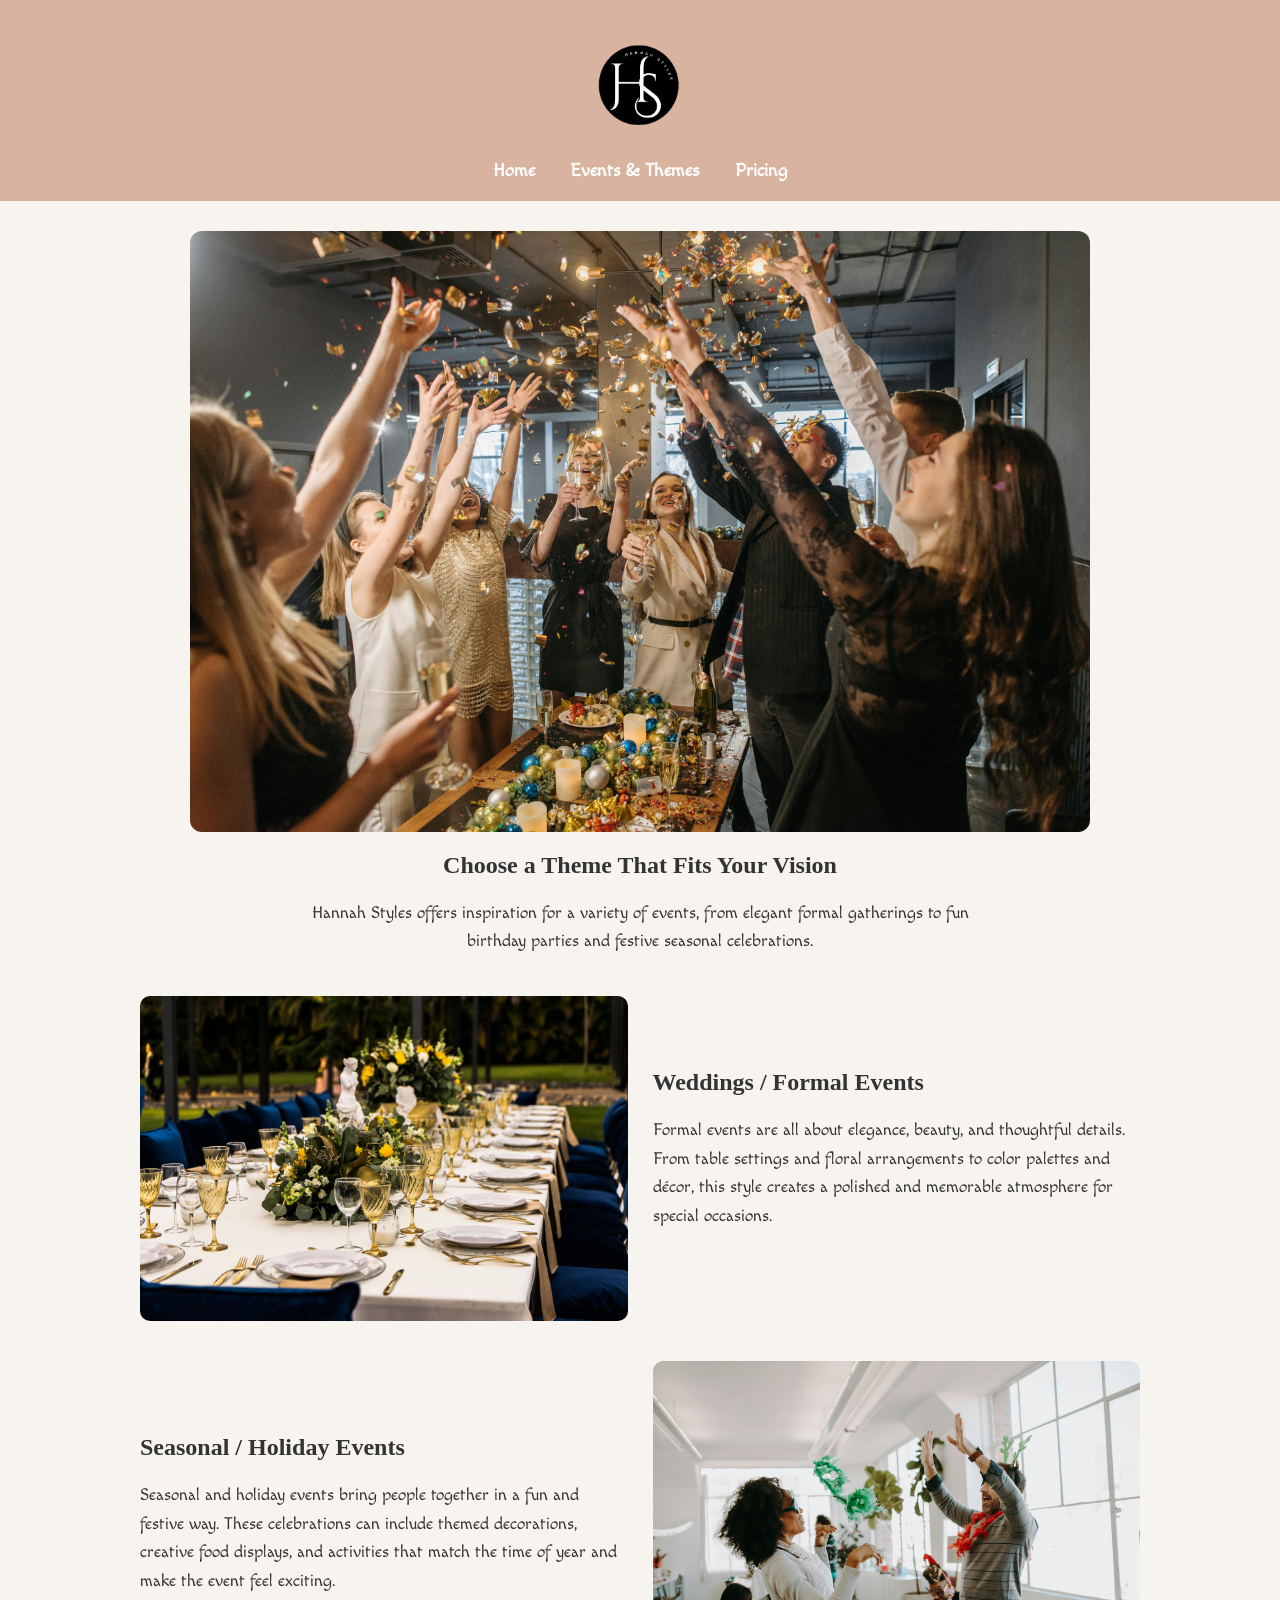
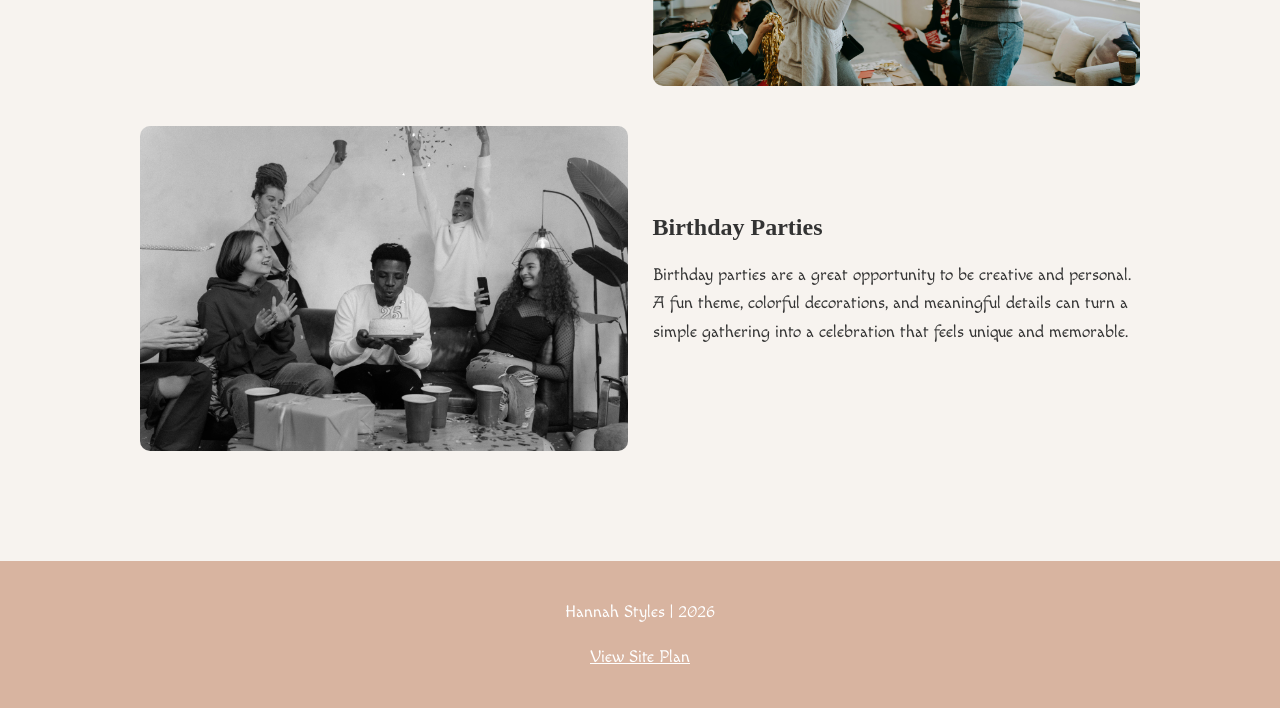
==== events-themes.html @ ce29cab9 "Initial website commit" ====
<!DOCTYPE html>
<html lang="en-us">
<head>
    <meta charset="utf-8">
    <meta name="viewport" content="width=device-width, initial-scale=1.0">
    <title>Hannah Styles | Events & Themes</title>
    <link rel="stylesheet" href="styles/style.css">
</head>
<body>
    <header>
        <img src="images/H.png" alt="Hannah Styles logo" class="logo">
        <nav>
            <a href="index.html">Home</a>
            <a href="events-themes.html">Events & Themes</a>
            <a href="pricing.html">Pricing</a>
        </nav>
    </header>

    <main>
        <section class="hero">
            <img src="images/event.jpg" alt="Elegant formal event table setup">
            <h2>Choose a Theme That Fits Your Vision</h2>
            <p>
                Hannah Styles offers inspiration for a variety of events, from elegant
                formal gatherings to fun birthday parties and festive seasonal celebrations.
            </p>
        </section>

        <section class="two-column">
            <img src="images/formal.jpg" alt="Elegant wedding or formal event table">
            <div>
                <h2>Weddings / Formal Events</h2>
                <p>
                    Formal events are all about elegance, beauty, and thoughtful details.
                    From table settings and floral arrangements to color palettes and décor,
                    this style creates a polished and memorable atmosphere for special occasions.
                </p>
            </div>
        </section>

        <section class="two-column">
            <div>
                <h2>Seasonal / Holiday Events</h2>
                <p>
                    Seasonal and holiday events bring people together in a fun and festive way.
                    These celebrations can include themed decorations, creative food displays,
                    and activities that match the time of year and make the event feel exciting.
                </p>
            </div>
            <img src="images/holiday.jpg" alt="People celebrating at a holiday themed event">
        </section>

        <section class="two-column">
            <img src="images/birthday.jpg" alt="Birthday party decorations and treats">
            <div>
                <h2>Birthday Parties</h2>
                <p>
                    Birthday parties are a great opportunity to be creative and personal.
                    A fun theme, colorful decorations, and meaningful details can turn a simple
                    gathering into a celebration that feels unique and memorable.
                </p>
            </div>
        </section>
    </main>

    <footer>
        <p>Hannah Styles | 2026</p>
        <p><a href="site-plan.html">View Site Plan</a></p>
    </footer>
</body>
</html>
---- styles/style.css ----
@import url('https://fonts.googleapis.com/css2?family=IM+Fell+French+Canon+SC&family=Macondo&display=swap');

body {
    margin: 0;
    font-family: Macondo, Arial, sans-serif;
    background-color: #f7f3ef;
    color: #333;
}

header {
    background-color: #d8b4a0;
    color: white;
    text-align: center;
    padding: 20px;
}

.logo {
    width: 130px;
    height: auto;
    display: block;
    margin: 0 auto 10px auto;
}

h1, h2, h3 {
    font-family: "IM Fell French Canon SC", serif;
    margin-top: 0;
}

nav {
    margin-top: 10px;
}

nav a {
    color: white;
    text-decoration: none;
    margin: 0 15px;
    font-weight: bold;
    font-size: 1.1rem;
}

nav a:hover {
    text-decoration: underline;
}

main {
    max-width: 1000px;
    margin: 0 auto;
    padding: 30px 20px;
}

.hero {
    text-align: center;
    margin-bottom: 40px;
}

.hero img {
    width: 100%;
    max-width: 900px;
    height: auto;
    border-radius: 12px;
    display: block;
    margin: 0 auto 20px auto;
}

.hero p {
    max-width: 700px;
    margin: 0 auto;
}

section {
    margin-bottom: 40px;
}

p {
    line-height: 1.7;
    font-size: 1.05rem;
}

ul {
    line-height: 1.8;
    padding-left: 20px;
}

.two-column {
    display: grid;
    grid-template-columns: 1fr 1fr;
    gap: 25px;
    align-items: center;
    margin-bottom: 40px;
}

.two-column img {
    width: 100%;
    height: auto;
    border-radius: 10px;
    display: block;
}

.card-container {
    display: grid;
    grid-template-columns: repeat(3, 1fr);
    gap: 20px;
    margin-bottom: 40px;
}

.card {
    background-color: white;
    border: 1px solid #ddd;
    border-radius: 12px;
    padding: 20px;
    text-align: center;
    box-shadow: 0 2px 8px rgba(0, 0, 0, 0.08);
}

.card h3 {
    margin-bottom: 10px;
}

footer {
    background-color: #d8b4a0;
    color: white;
    text-align: center;
    padding: 20px;
    margin-top: 40px;
}

footer a {
    color: white;
}

footer a:hover {
    text-decoration: underline;
}

@media screen and (max-width: 768px) {
    nav a {
        display: block;
        margin: 8px 0;
    }

    .logo {
        width: 100px;
    }

    .two-column,
    .card-container {
        grid-template-columns: 1fr;
    }
}
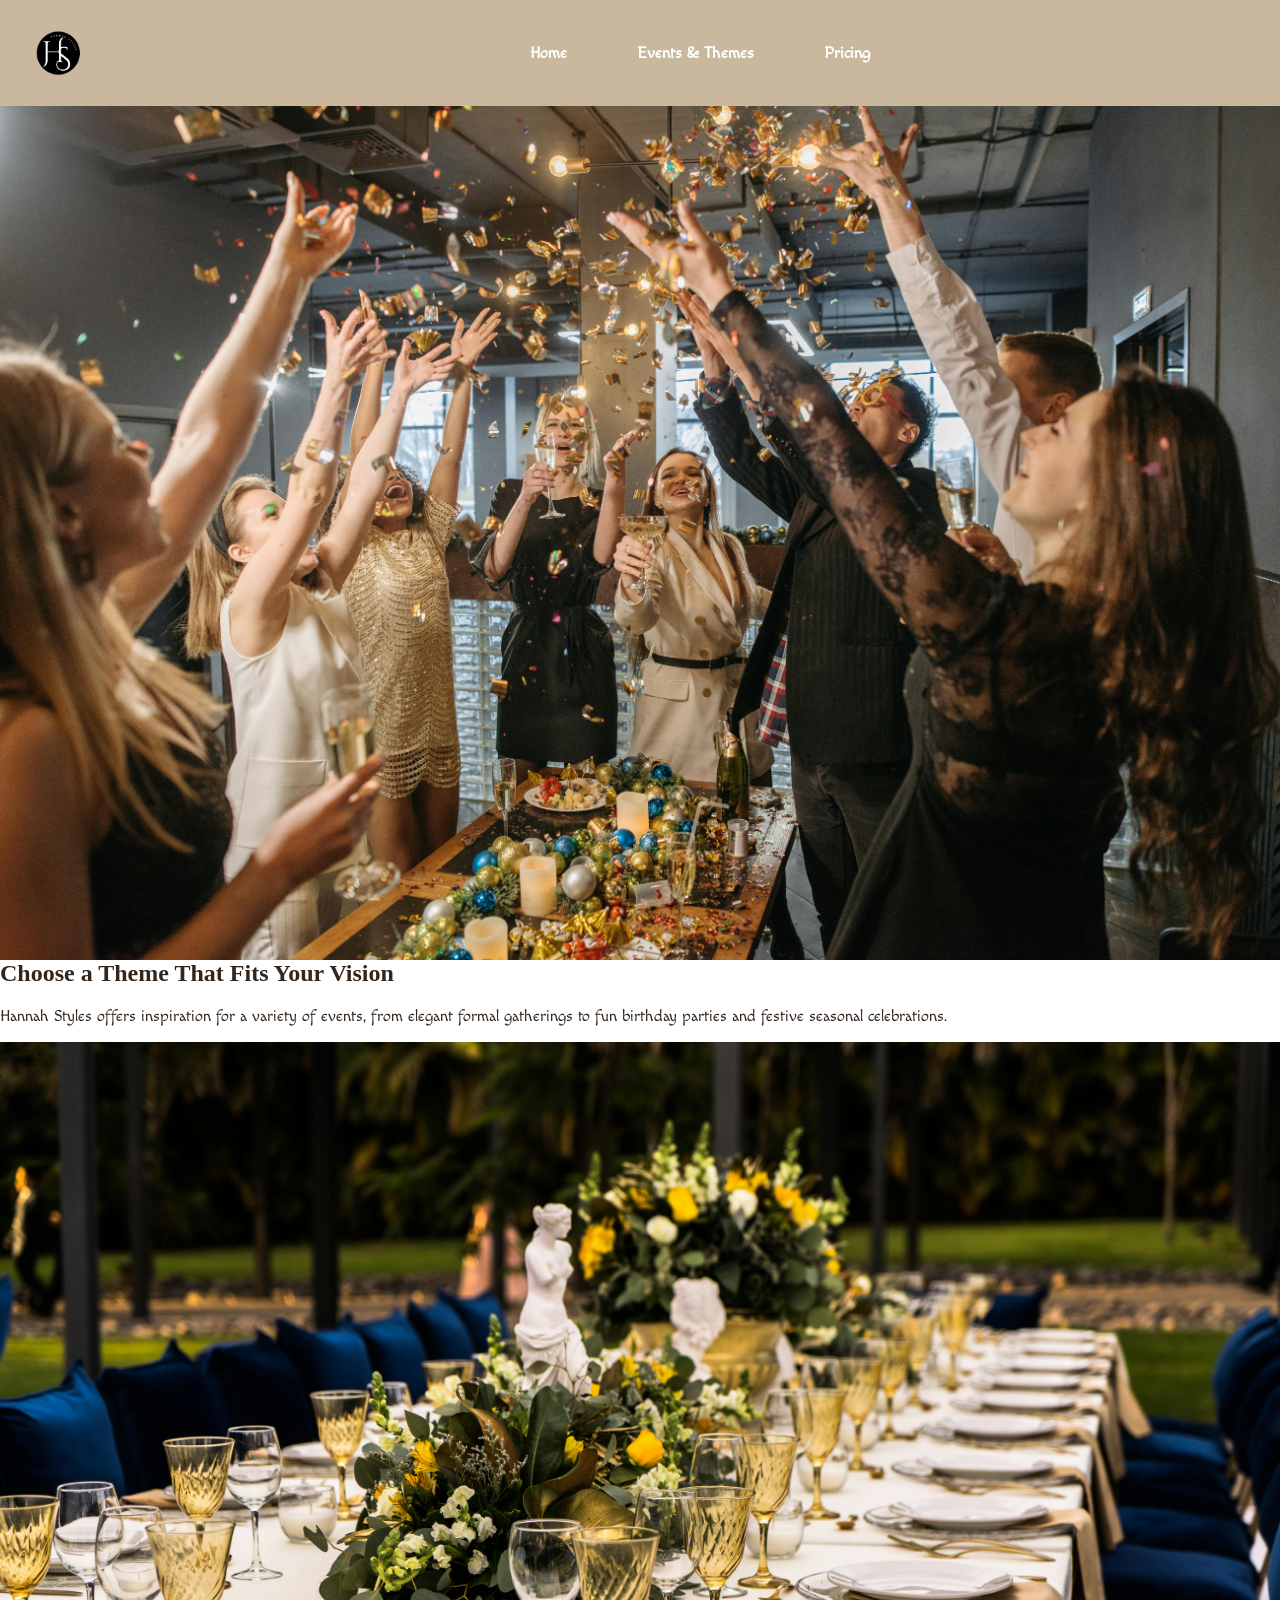
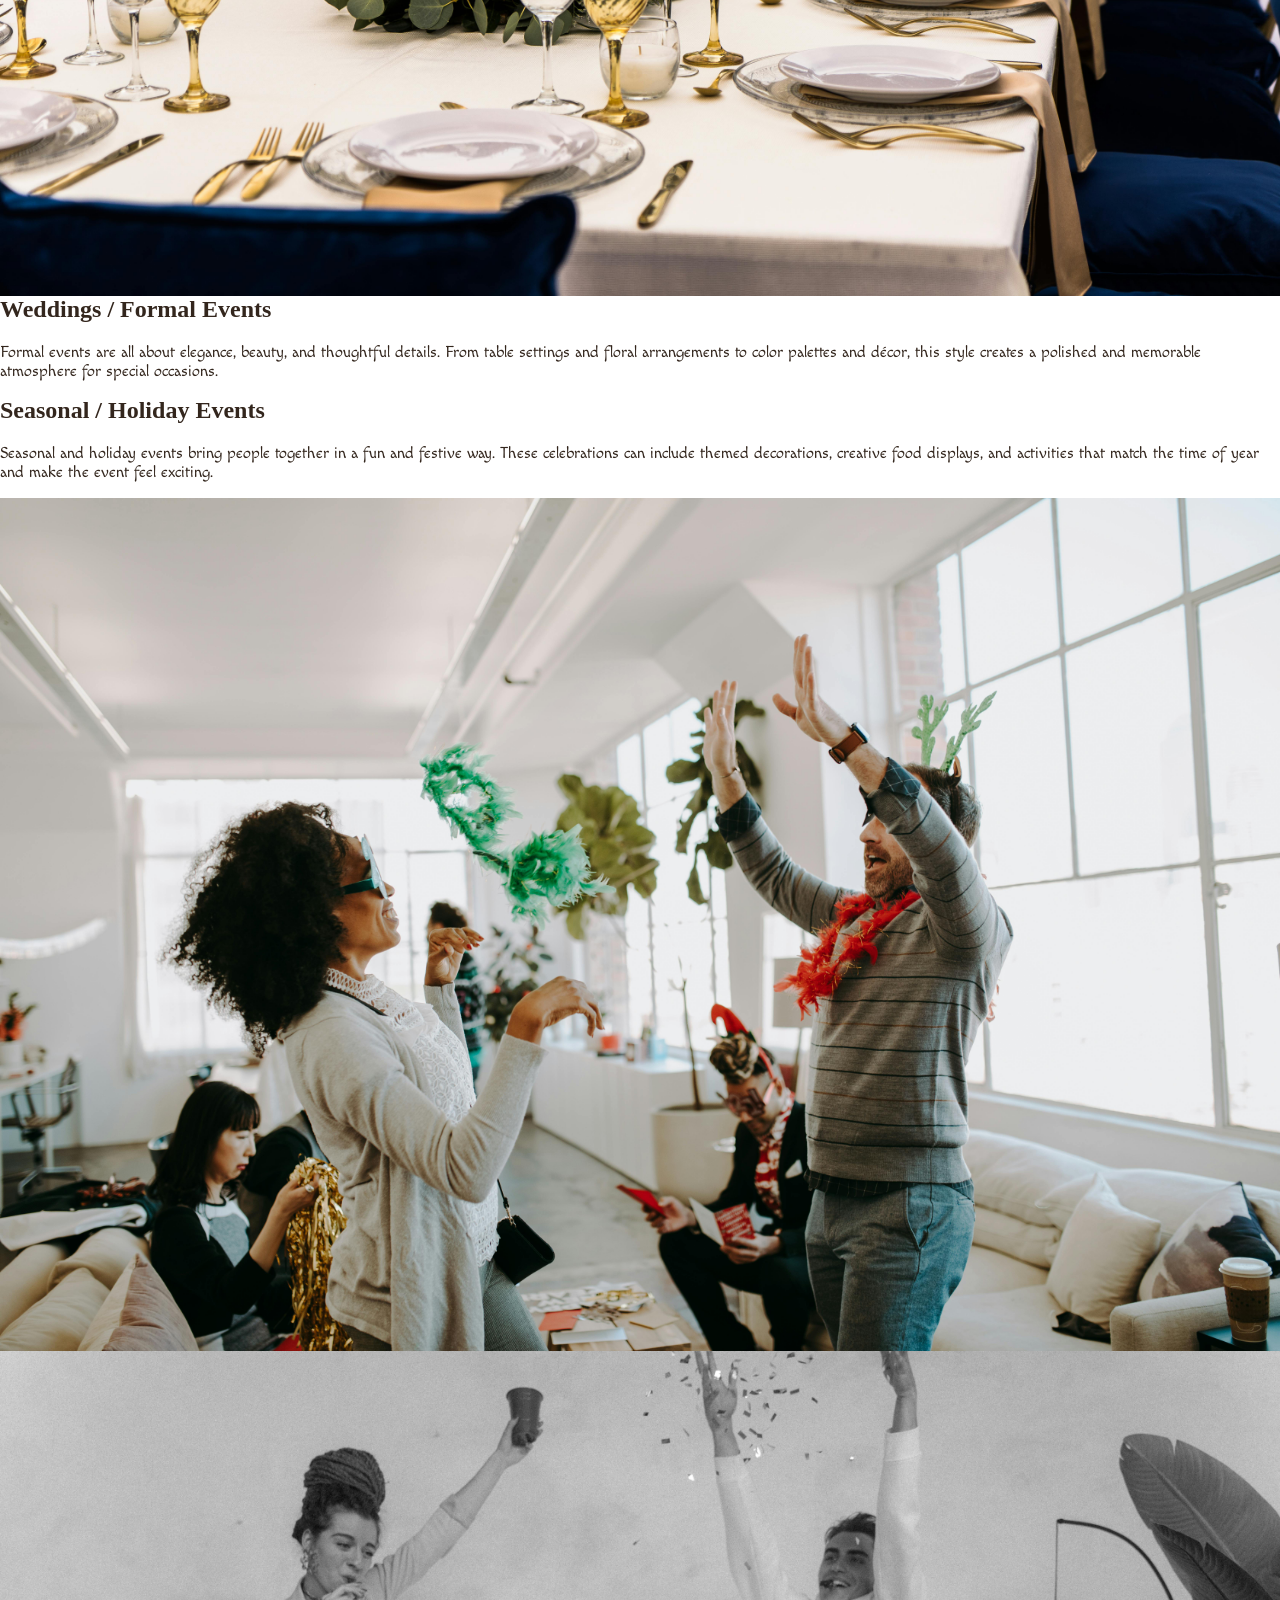
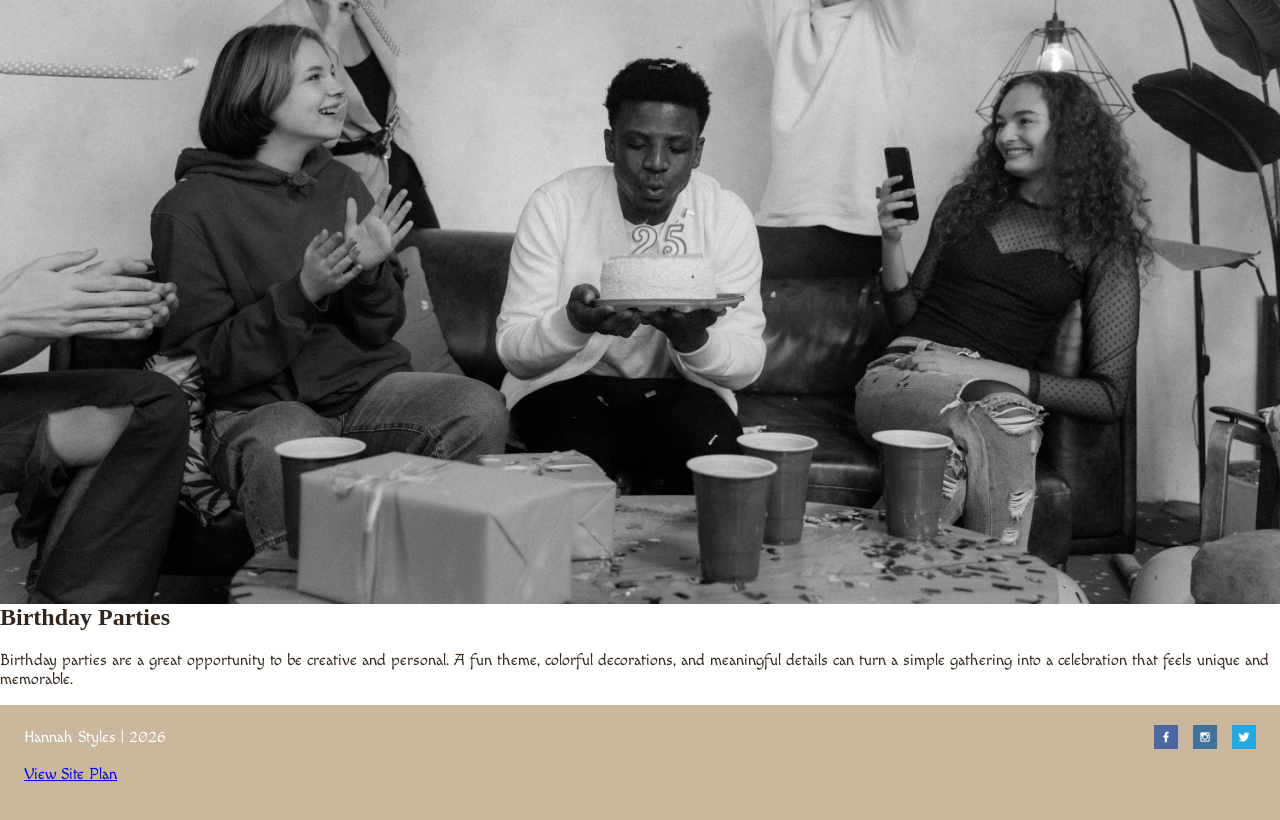
==== commit f04359f1: "Updated home page layout and styling" ====
--- a/events-themes.html
+++ b/events-themes.html
@@ -6,6 +6,7 @@
     <title>Hannah Styles | Events & Themes</title>
     <link rel="stylesheet" href="styles/style.css">
 </head>
+<main class="events-page"></main>
 <body>
     <header>
         <img src="images/H.png" alt="Hannah Styles logo" class="logo">
@@ -64,8 +65,17 @@
     </main>
 
     <footer>
-        <p>Hannah Styles | 2026</p>
-        <p><a href="site-plan.html">View Site Plan</a></p>
+        <div class="footer-content">
+            <p>Hannah Styles | 2026</p>
+
+            <div class="socials">
+                <a href="#"><img src="images/facebook.png" alt="Facebook"></a>
+                <a href="#"><img src="images/instagram.png" alt="Instagram"></a>
+                <a href="#"><img src="images/twitter.png" alt="Twitter"></a>
+            </div>
+        </div>
+
+        <p class="site-plan"><a href="site-plan.html">View Site Plan</a></p>
     </footer>
 </body>
 </html>
--- a/styles/style.css
+++ b/styles/style.css
@@ -1,24 +1,28 @@
 @import url('https://fonts.googleapis.com/css2?family=IM+Fell+French+Canon+SC&family=Macondo&display=swap');
 
+:root {
+    --gray: #6b6d76;
+    --yellow: #d19c1d;
+    --brown: #33261d;
+    --pink: #eacbd2;
+    --cream: #e6ebe0;
+    --tan: #c9b89e;
+    --white: #ffffff;
+    --floral: #fff9ec;
+}
+
+/* ---------- GENERAL ---------- */
+
 body {
     margin: 0;
     font-family: Macondo, Arial, sans-serif;
-    background-color: #f7f3ef;
-    color: #333;
-}
-
-header {
-    background-color: #d8b4a0;
-    color: white;
-    text-align: center;
-    padding: 20px;
-}
-
-.logo {
-    width: 130px;
-    height: auto;
-    display: block;
-    margin: 0 auto 10px auto;
+    color: var(--brown);
+    background-color: var(--white);
+}
+
+#content {
+    max-width: 1200px;
+    margin: 0 auto;
 }
 
 h1, h2, h3 {
@@ -26,124 +30,250 @@
     margin-top: 0;
 }
 
+img {
+    display: block;
+    width: 100%;
+}
+
+/* ---------- HEADER ---------- */
+
+header {
+    display: grid;
+    grid-template-columns: 120px auto;
+    align-items: center;
+    background-color: var(--tan);
+    padding: 18px 24px;
+}
+
+.logo {
+    width: 70px;
+}
+
 nav {
-    margin-top: 10px;
+    display: flex;
+    justify-content: center;
+    gap: 70px;
 }
 
 nav a {
     color: white;
     text-decoration: none;
-    margin: 0 15px;
     font-weight: bold;
-    font-size: 1.1rem;
 }
 
 nav a:hover {
     text-decoration: underline;
 }
 
-main {
-    max-width: 1000px;
-    margin: 0 auto;
+/* ---------- HOME PAGE ---------- */
+
+.home-page {
+    padding-bottom: 30px;
+}
+
+/* HERO IMAGE WITH CENTER BOX */
+
+.hero-section {
+    position: relative;
+    margin-bottom: 30px;
+}
+
+.hero-section img {
+    height: 420px;
+    object-fit: cover;
+}
+
+.hero-title-box {
+    position: absolute;
+    top: 50%;
+    left: 50%;
+    transform: translate(-50%, -50%);
+    background-color: var(--floral);
+    border: 4px solid var(--yellow);
+    padding: 20px 40px;
+    text-align: center;
+}
+
+.hero-title-box h1 {
+    margin: 0;
+    font-size: 2.4rem;
+}
+
+/* INTRO TEXT BOX */
+
+.intro-section {
+    background-color: var(--pink);
+    border: 3px solid var(--brown);
+    width: 80%;
+    margin: 0 auto 30px;
     padding: 30px 20px;
-}
-
-.hero {
-    text-align: center;
-    margin-bottom: 40px;
-}
-
-.hero img {
-    width: 100%;
-    max-width: 900px;
-    height: auto;
-    border-radius: 12px;
-    display: block;
-    margin: 0 auto 20px auto;
-}
-
-.hero p {
-    max-width: 700px;
-    margin: 0 auto;
-}
-
-section {
-    margin-bottom: 40px;
-}
-
-p {
-    line-height: 1.7;
-    font-size: 1.05rem;
-}
-
-ul {
-    line-height: 1.8;
-    padding-left: 20px;
-}
-
-.two-column {
+    text-align: center;
+}
+
+.intro-section p {
+    margin: 0;
+    font-size: 1.4rem;
+}
+
+/* WHAT WE OFFER + IMAGE */
+
+.offer-section {
     display: grid;
     grid-template-columns: 1fr 1fr;
-    gap: 25px;
+    align-items: stretch;
+    margin-bottom: 30px;
+}
+
+.offer-box {
+    background-color: var(--floral);
+    width: 75%;
+    margin-left: 25px;
+    padding: 25px 30px;
+    border: 5px solid var(--brown);
+}
+
+.offer-box h2 {
+    font-size: 2rem;
+    margin-bottom: 18px;
+}
+
+.offer-box ul {
+    margin: 0;
+    padding-left: 30px;
+    line-height: 2;
+    font-size: 1.1rem;
+}
+
+.offer-image img {
+    height: 360px;
+    object-fit: cover;
+}
+
+/* EXPLORE SECTION */
+
+.explore-section {
+    background-color: var(--gray);
+    padding: 35px 20px;
+    text-align: center;
+    margin-bottom: 30px;
+}
+
+.explore-section h2 {
+    margin-bottom: 30px;
+    font-size: 2rem;
+    color: white;
+}
+
+.explore-buttons {
+    display: flex;
+    justify-content: space-around;
+    gap: 40px;
+    width: 90%;
+    margin: 0 auto;
+}
+
+.explore-button {
+    background-color: var(--pink);
+    border: 2px solid var(--brown);
+    color: var(--brown);
+    display: inline-block;
+    width: 300px;
+    padding: 18px;
+    text-decoration: none;
+    color: var(--brown);
+    font-size: 1.6rem;
+    text-align: center;
+}
+
+/* ---------- FOOTER ---------- */
+
+footer {
+    background-color: var(--tan);
+    padding: 20px 24px;
+}
+
+.footer-content {
+    display: flex;
+    justify-content: space-between;
     align-items: center;
-    margin-bottom: 40px;
-}
-
-.two-column img {
-    width: 100%;
-    height: auto;
-    border-radius: 10px;
-    display: block;
-}
-
-.card-container {
-    display: grid;
-    grid-template-columns: repeat(3, 1fr);
-    gap: 20px;
-    margin-bottom: 40px;
-}
-
-.card {
-    background-color: white;
-    border: 1px solid #ddd;
-    border-radius: 12px;
-    padding: 20px;
-    text-align: center;
-    box-shadow: 0 2px 8px rgba(0, 0, 0, 0.08);
-}
-
-.card h3 {
-    margin-bottom: 10px;
-}
-
-footer {
-    background-color: #d8b4a0;
+}
+
+.footer-content p {
+    margin: 0;
     color: white;
-    text-align: center;
-    padding: 20px;
-    margin-top: 40px;
-}
-
-footer a {
-    color: white;
-}
-
-footer a:hover {
-    text-decoration: underline;
-}
+}
+
+.socials {
+    display: flex;
+    gap: 15px;
+}
+
+.socials img {
+    width: 24px;
+}
+
+/* ---------- MOBILE ---------- */
 
 @media screen and (max-width: 768px) {
-    nav a {
-        display: block;
-        margin: 8px 0;
-    }
-
-    .logo {
-        width: 100px;
-    }
-
-    .two-column,
-    .card-container {
+
+    header {
         grid-template-columns: 1fr;
+        text-align: center;
+        gap: 12px;
+    }
+
+    nav {
+        flex-direction: column;
+        gap: 12px;
+    }
+
+    .hero-section img {
+        height: 250px;
+    }
+
+    .hero-title-box {
+        width: 80%;
+        padding: 15px;
+    }
+
+    .hero-title-box h1 {
+        font-size: 1.6rem;
+    }
+
+    .intro-section {
+        width: auto;
+        margin: 0 15px 25px;
+    }
+
+    .intro-section p {
+        font-size: 1.1rem;
+    }
+
+    .offer-section {
+        grid-template-columns: 1fr;
+        gap: 20px;
+    }
+
+    .offer-box {
+        width: auto;
+        margin: 0 15px;
+    }
+
+    .offer-image {
+        margin: 0 15px;
+    }
+
+    .offer-image img {
+        height: 250px;
+    }
+
+    .explore-buttons {
+        flex-direction: column;
+        align-items: center;
+    }
+
+    .footer-content {
+        flex-direction: column;
+        gap: 15px;
     }
 }
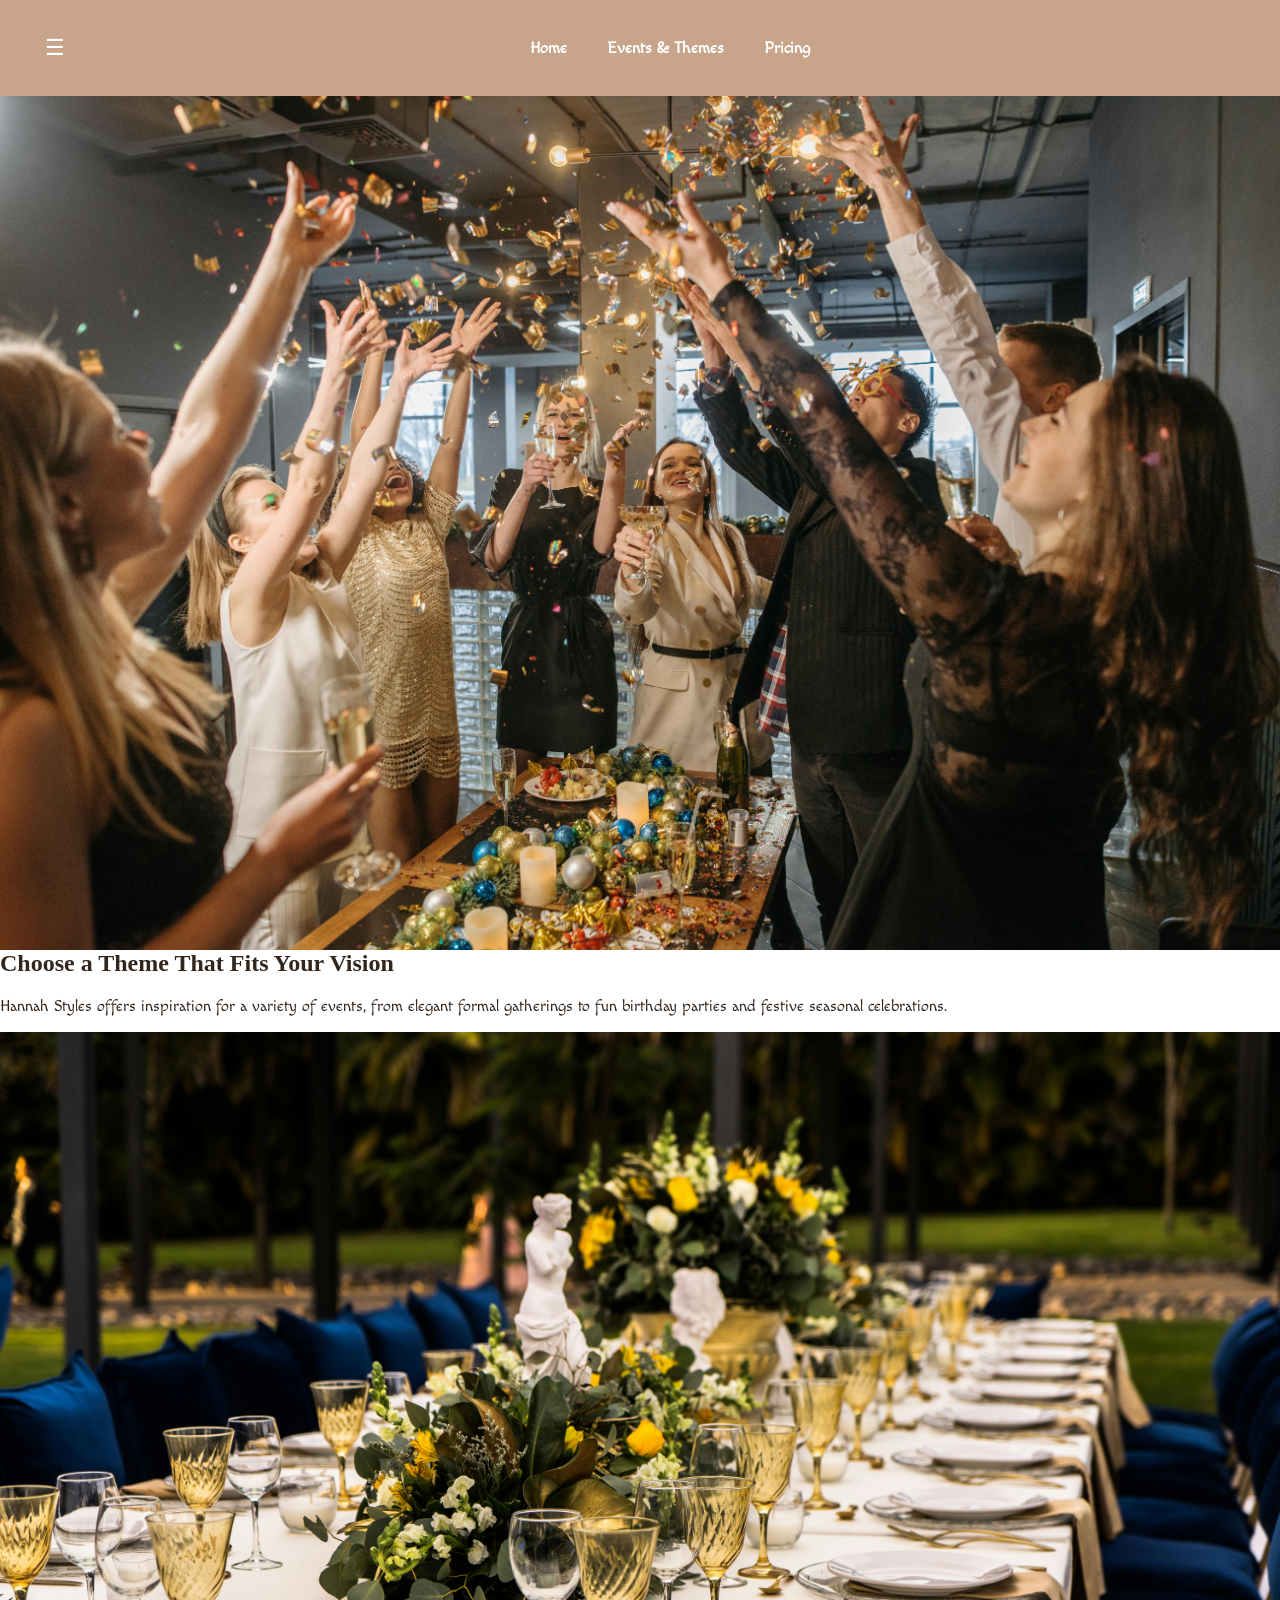
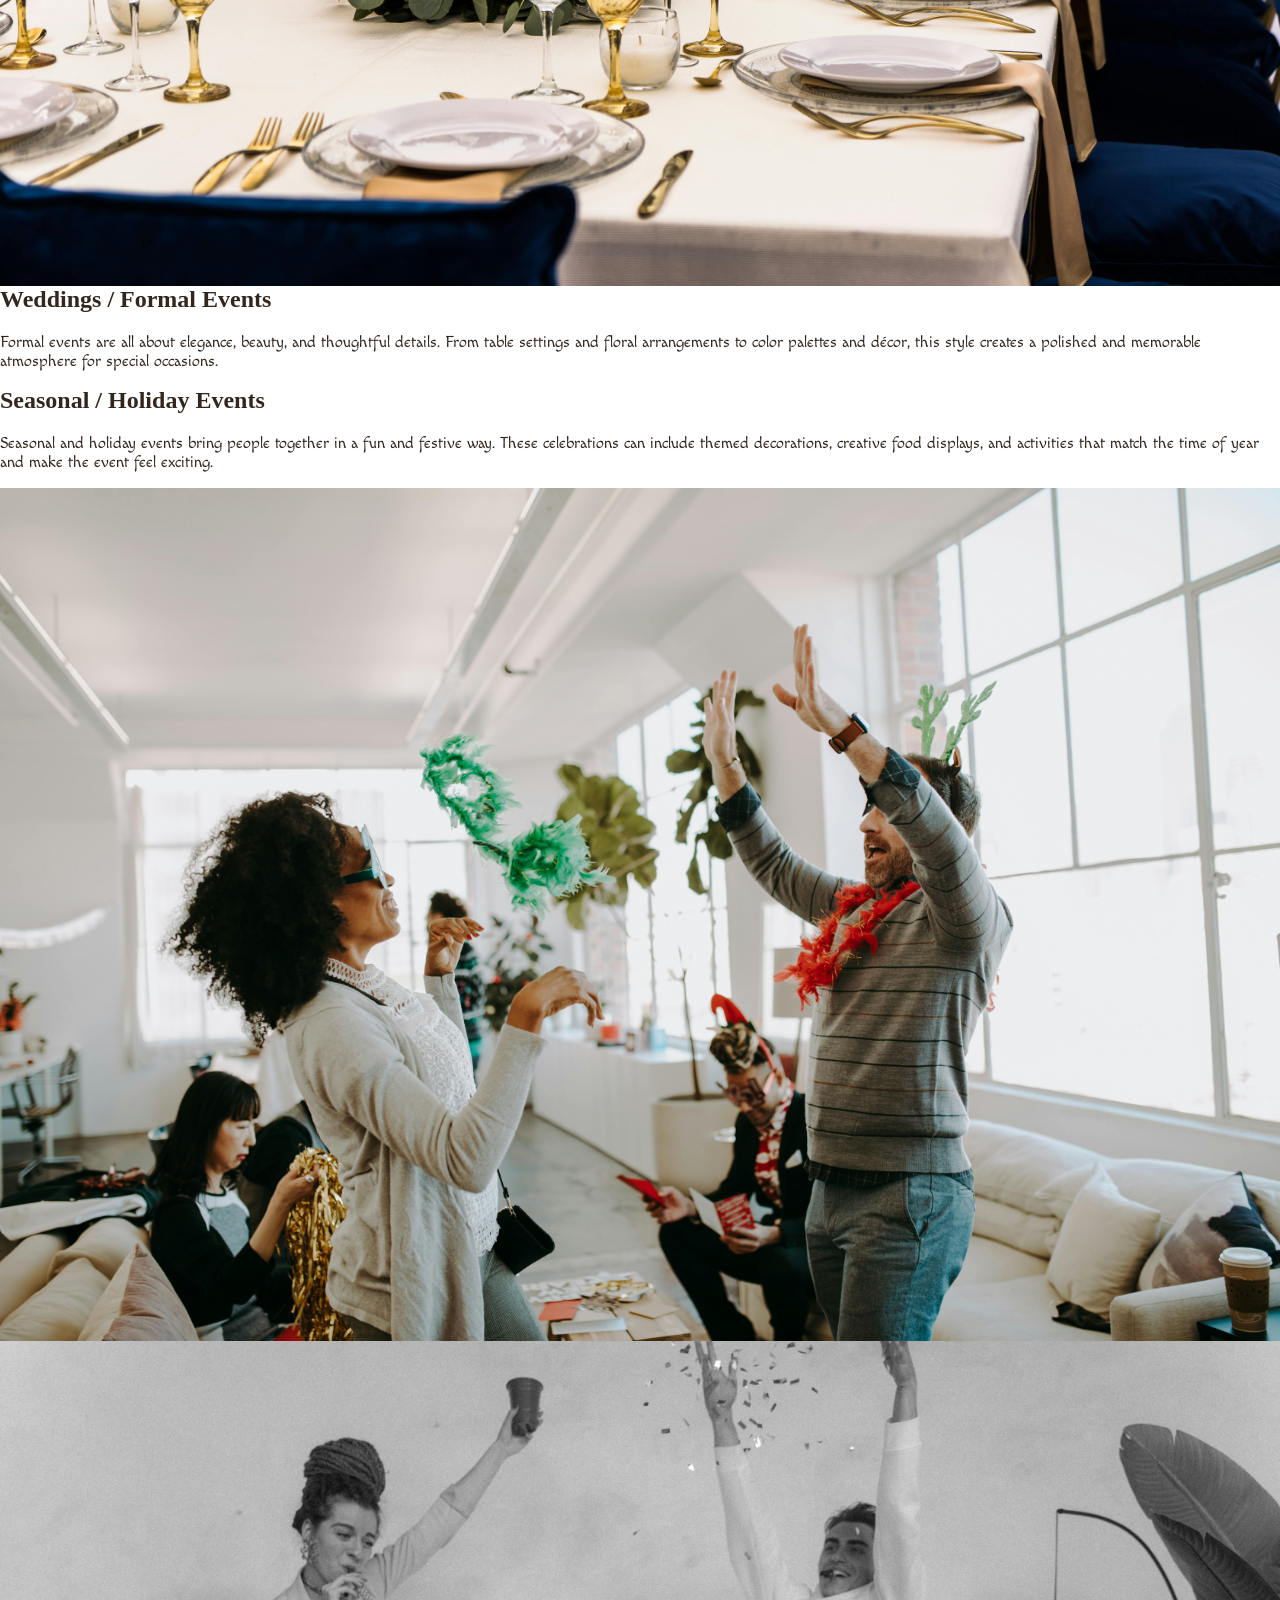
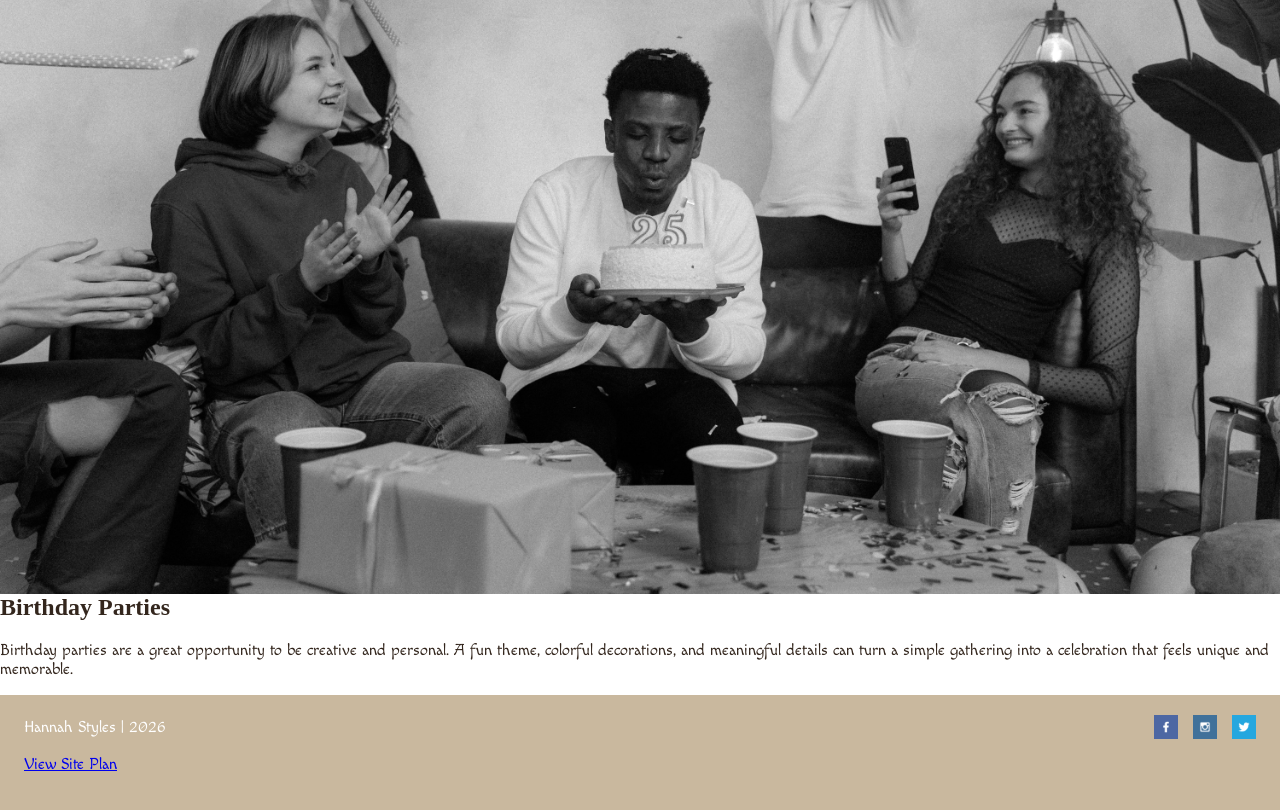
==== commit 2ef3bd82: "Fixed header and HTML structure on pricing page" ====
--- a/events-themes.html
+++ b/events-themes.html
@@ -8,14 +8,21 @@
 </head>
 <main class="events-page"></main>
 <body>
-    <header>
-        <img src="images/H.png" alt="Hannah Styles logo" class="logo">
-        <nav>
-            <a href="index.html">Home</a>
-            <a href="events-themes.html">Events & Themes</a>
-            <a href="pricing.html">Pricing</a>
-        </nav>
-    </header>
+    <div id="mySidenav" class="sidenav">
+    <a href="javascript:void(0)" class="closebtn" onclick="closeNav()">&times;</a>
+    <a href="index.html">Home</a>
+    <a href="events-themes.html">Events & Themes</a>
+    <a href="pricing.html">Pricing</a>
+    </div>
+        <header>
+            <span class="open-btn" onclick="openNav()">☰</span>
+
+            <nav>
+                <a href="index.html">Home</a>
+                <a href="events-themes.html">Events & Themes</a>
+                <a href="pricing.html">Pricing</a>
+            </nav>
+        </header>
 
     <main>
         <section class="hero">
@@ -63,6 +70,16 @@
             </div>
         </section>
     </main>
+    <script>
+    function openNav() {
+    document.getElementById("mySidenav").style.width = "250px";
+    }
+
+    function closeNav() {
+    document.getElementById("mySidenav").style.width = "0";
+    }
+    </script>
+    </body>
 
     <footer>
         <div class="footer-content">
--- a/styles/style.css
+++ b/styles/style.css
@@ -39,10 +39,17 @@
 
 header {
     display: grid;
-    grid-template-columns: 120px auto;
+    grid-template-columns: 60px 1fr;
     align-items: center;
-    background-color: var(--tan);
-    padding: 18px 24px;
+    background-color: #c8a48a; /* your tan */
+    padding: 15px 20px;
+}
+
+.open-btn {
+    font-size: 26px;
+    cursor: pointer;
+    color: white;
+    padding: 5px 10px;
 }
 
 .logo {
@@ -52,7 +59,7 @@
 nav {
     display: flex;
     justify-content: center;
-    gap: 70px;
+    gap: 40px;
 }
 
 nav a {
@@ -276,4 +283,50 @@
         flex-direction: column;
         gap: 15px;
     }
+}
+
+/* SIDE NAV */
+
+.sidenav {
+  height: 100%;
+  width: 0;
+  position: fixed;
+  z-index: 1000;
+  top: 0;
+  left: 0;
+  background-color: #6b6d76; /* your gray */
+  overflow-x: hidden;
+  padding-top: 60px;
+  transition: 0.5s;
+}
+
+.sidenav a {
+  padding: 10px 10px 10px 30px;
+  text-decoration: none;
+  font-size: 22px;
+  color: white;
+  display: block;
+  transition: 0.3s;
+}
+
+.sidenav a:hover {
+  background-color: #d19c1d; /* your yellow */
+  color: #33261d;
+}
+
+.sidenav .closebtn {
+  position: absolute;
+  top: 10px;
+  right: 20px;
+  font-size: 36px;
+}
+
+.open-btn {
+  font-size: 22px;
+  cursor: pointer;
+  padding: 10px 15px;
+  background-color: #c8a48a; /* your tan */
+  color: white;
+  display: inline-block;
+  margin: 10px;
 }
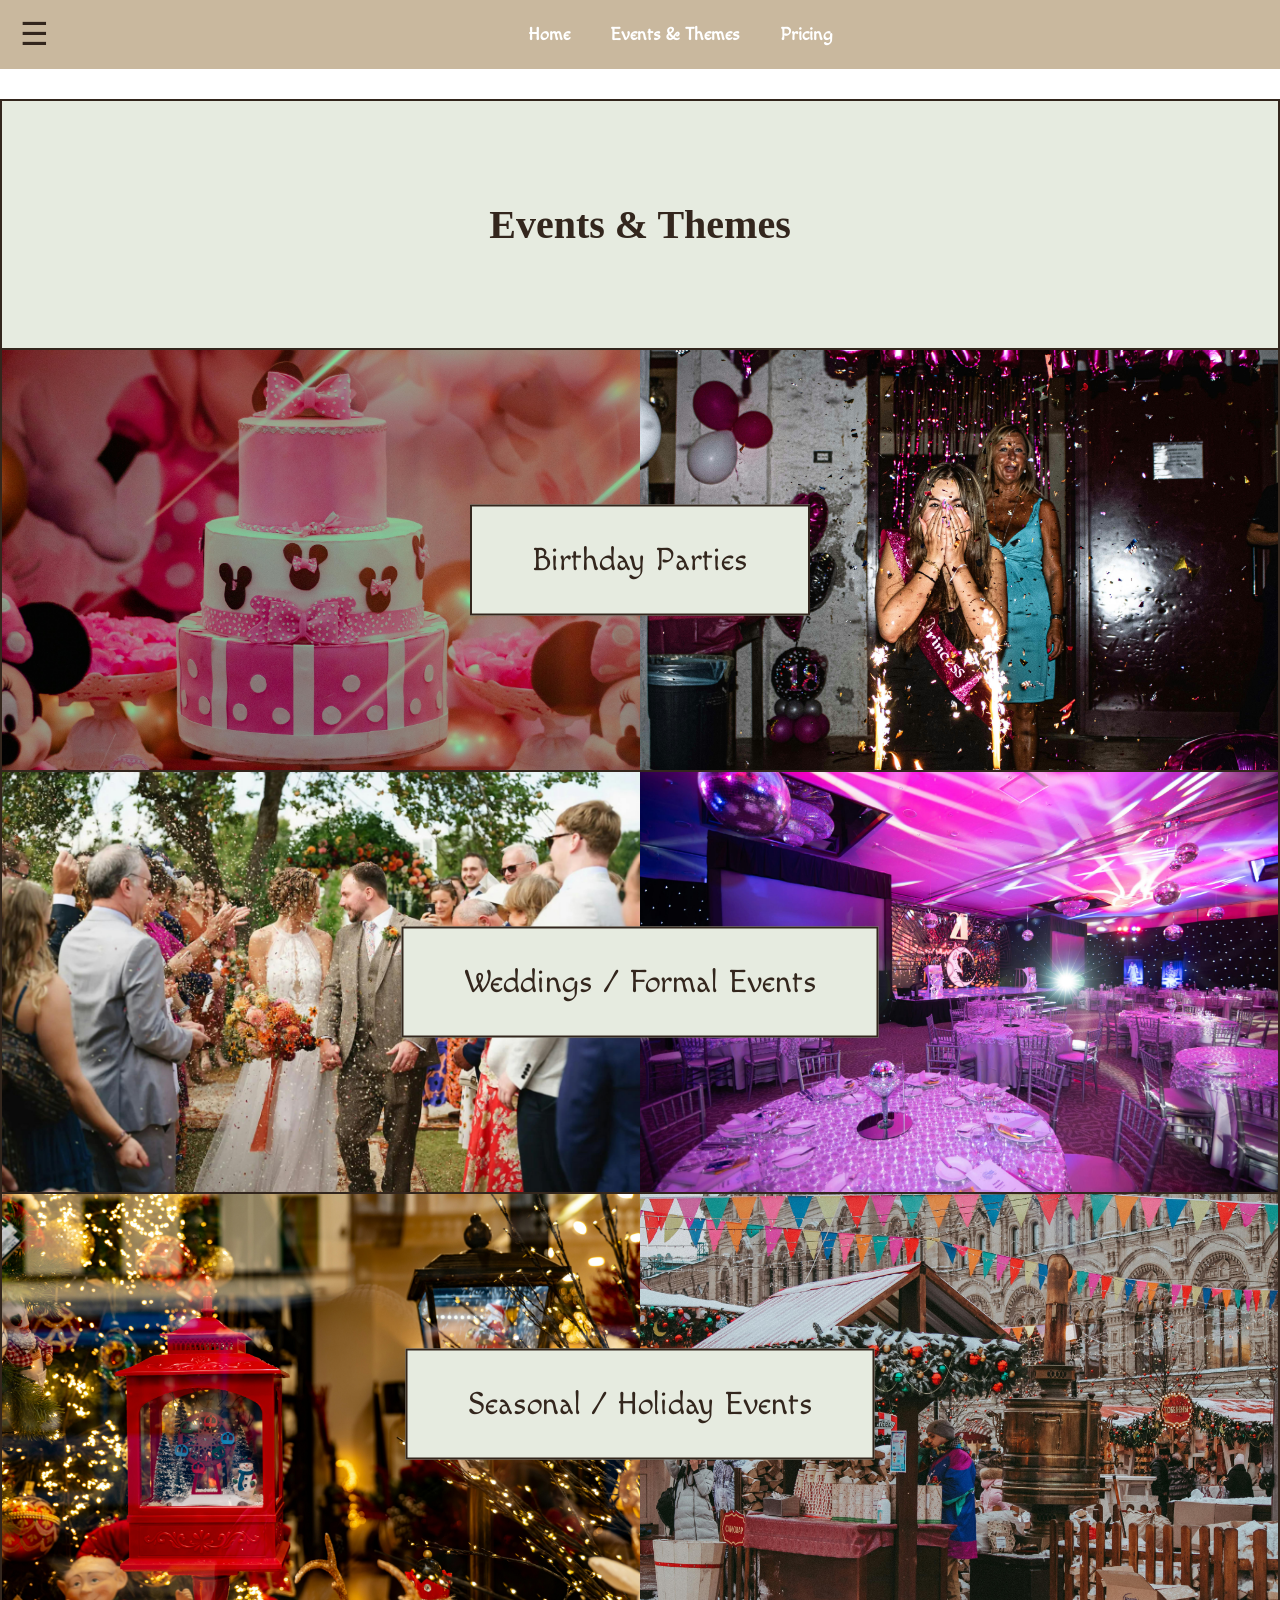
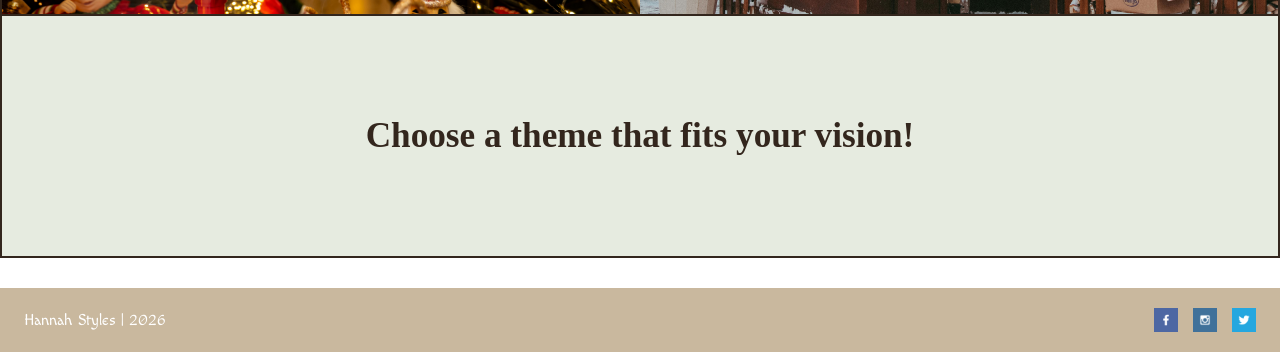
==== commit db3e50f2: "Finished Events & Themes page and updated styling" ====
--- a/events-themes.html
+++ b/events-themes.html
@@ -1,98 +1,81 @@
 <!DOCTYPE html>
-<html lang="en-us">
+<html lang="en">
 <head>
     <meta charset="utf-8">
     <meta name="viewport" content="width=device-width, initial-scale=1.0">
-    <title>Hannah Styles | Events & Themes</title>
+    <title>Hannah Styles | Events &amp; Themes</title>
     <link rel="stylesheet" href="styles/style.css">
 </head>
-<main class="events-page"></main>
 <body>
     <div id="mySidenav" class="sidenav">
-    <a href="javascript:void(0)" class="closebtn" onclick="closeNav()">&times;</a>
-    <a href="index.html">Home</a>
-    <a href="events-themes.html">Events & Themes</a>
-    <a href="pricing.html">Pricing</a>
+        <a href="javascript:void(0)" class="closebtn" onclick="closeNav()">&times;</a>
+        <a href="index.html">Home</a>
+        <a href="events-themes.html">Events &amp; Themes</a>
+        <a href="pricing.html">Pricing</a>
     </div>
-        <header>
-            <span class="open-btn" onclick="openNav()">☰</span>
 
-            <nav>
-                <a href="index.html">Home</a>
-                <a href="events-themes.html">Events & Themes</a>
-                <a href="pricing.html">Pricing</a>
-            </nav>
-        </header>
+    <header>
+        <span class="open-btn" onclick="openNav()">&#9776;</span>
+        <nav>
+            <a href="index.html">Home</a>
+            <a href="events-themes.html">Events &amp; Themes</a>
+            <a href="pricing.html">Pricing</a>
+        </nav>
+    </header>
 
-    <main>
-        <section class="hero">
-            <img src="images/event.jpg" alt="Elegant formal event table setup">
-            <h2>Choose a Theme That Fits Your Vision</h2>
-            <p>
-                Hannah Styles offers inspiration for a variety of events, from elegant
-                formal gatherings to fun birthday parties and festive seasonal celebrations.
-            </p>
+    <main class="events-page">
+        <section class="page-title-box">
+            <h1>Events &amp; Themes</h1>
         </section>
 
-        <section class="two-column">
-            <img src="images/formal.jpg" alt="Elegant wedding or formal event table">
-            <div>
-                <h2>Weddings / Formal Events</h2>
-                <p>
-                    Formal events are all about elegance, beauty, and thoughtful details.
-                    From table settings and floral arrangements to color palettes and décor,
-                    this style creates a polished and memorable atmosphere for special occasions.
-                </p>
+        <section class="theme-row">
+            <div class="theme-images">
+                <img src="images/birthday1.jpg" alt="Birthday party setup">
+                <img src="images/birthday2.jpg" alt="Birthday party decorations">
             </div>
+            <div class="theme-label">Birthday Parties</div>
         </section>
 
-        <section class="two-column">
-            <div>
-                <h2>Seasonal / Holiday Events</h2>
-                <p>
-                    Seasonal and holiday events bring people together in a fun and festive way.
-                    These celebrations can include themed decorations, creative food displays,
-                    and activities that match the time of year and make the event feel exciting.
-                </p>
+        <section class="theme-row">
+            <div class="theme-images">
+                <img src="images/wedding1.jpg" alt="Wedding or formal event setup">
+                <img src="images/wedding2.jpg" alt="Formal event decorations">
             </div>
-            <img src="images/holiday.jpg" alt="People celebrating at a holiday themed event">
+            <div class="theme-label">Weddings / Formal Events</div>
         </section>
 
-        <section class="two-column">
-            <img src="images/birthday.jpg" alt="Birthday party decorations and treats">
-            <div>
-                <h2>Birthday Parties</h2>
-                <p>
-                    Birthday parties are a great opportunity to be creative and personal.
-                    A fun theme, colorful decorations, and meaningful details can turn a simple
-                    gathering into a celebration that feels unique and memorable.
-                </p>
+        <section class="theme-row">
+            <div class="theme-images">
+                <img src="images/holiday1.jpg" alt="Seasonal event setup">
+                <img src="images/holiday2.jpg" alt="Holiday decorations">
             </div>
+            <div class="theme-label">Seasonal / Holiday Events</div>
+        </section>
+
+        <section class="bottom-message">
+            <h2>Choose a theme that fits your vision!</h2>
         </section>
     </main>
-    <script>
-    function openNav() {
-    document.getElementById("mySidenav").style.width = "250px";
-    }
-
-    function closeNav() {
-    document.getElementById("mySidenav").style.width = "0";
-    }
-    </script>
-    </body>
 
     <footer>
         <div class="footer-content">
             <p>Hannah Styles | 2026</p>
-
             <div class="socials">
                 <a href="#"><img src="images/facebook.png" alt="Facebook"></a>
                 <a href="#"><img src="images/instagram.png" alt="Instagram"></a>
                 <a href="#"><img src="images/twitter.png" alt="Twitter"></a>
             </div>
         </div>
+    </footer>
 
-        <p class="site-plan"><a href="site-plan.html">View Site Plan</a></p>
-    </footer>
+    <script>
+        function openNav() {
+            document.getElementById("mySidenav").style.width = "250px";
+        }
+
+        function closeNav() {
+            document.getElementById("mySidenav").style.width = "0";
+        }
+    </script>
 </body>
 </html>
--- a/styles/style.css
+++ b/styles/style.css
@@ -13,6 +13,10 @@
 
 /* ---------- GENERAL ---------- */
 
+* {
+    box-sizing: border-box;
+}
+
 body {
     margin: 0;
     font-family: Macondo, Arial, sans-serif;
@@ -20,12 +24,9 @@
     background-color: var(--white);
 }
 
-#content {
-    max-width: 1200px;
-    margin: 0 auto;
-}
-
-h1, h2, h3 {
+h1,
+h2,
+h3 {
     font-family: "IM Fell French Canon SC", serif;
     margin-top: 0;
 }
@@ -35,25 +36,62 @@
     width: 100%;
 }
 
+a {
+    text-decoration: none;
+}
+
+/* ---------- SIDE NAV ---------- */
+
+.sidenav {
+    height: 100%;
+    width: 0;
+    position: fixed;
+    z-index: 2000;
+    top: 0;
+    left: 0;
+    background-color: var(--gray);
+    overflow-x: hidden;
+    padding-top: 60px;
+    transition: 0.4s;
+}
+
+.sidenav a {
+    display: block;
+    padding: 12px 12px 12px 30px;
+    font-size: 1.5rem;
+    color: var(--white);
+    transition: 0.3s;
+}
+
+.sidenav a:hover {
+    background-color: var(--yellow);
+    color: var(--brown);
+}
+
+.sidenav .closebtn {
+    position: absolute;
+    top: 10px;
+    right: 20px;
+    font-size: 2.2rem;
+    padding: 0;
+}
+
 /* ---------- HEADER ---------- */
 
 header {
     display: grid;
-    grid-template-columns: 60px 1fr;
+    grid-template-columns: 80px 1fr;
     align-items: center;
-    background-color: #c8a48a; /* your tan */
+    background-color: var(--tan);
     padding: 15px 20px;
 }
 
 .open-btn {
-    font-size: 26px;
+    font-size: 2rem;
     cursor: pointer;
-    color: white;
-    padding: 5px 10px;
-}
-
-.logo {
-    width: 70px;
+    color: var(--brown);
+    display: inline-block;
+    width: fit-content;
 }
 
 nav {
@@ -63,9 +101,9 @@
 }
 
 nav a {
-    color: white;
-    text-decoration: none;
+    color: var(--white);
     font-weight: bold;
+    font-size: 1.1rem;
 }
 
 nav a:hover {
@@ -77,8 +115,6 @@
 .home-page {
     padding-bottom: 30px;
 }
-
-/* HERO IMAGE WITH CENTER BOX */
 
 .hero-section {
     position: relative;
@@ -106,8 +142,6 @@
     font-size: 2.4rem;
 }
 
-/* INTRO TEXT BOX */
-
 .intro-section {
     background-color: var(--pink);
     border: 3px solid var(--brown);
@@ -120,21 +154,19 @@
 .intro-section p {
     margin: 0;
     font-size: 1.4rem;
-}
-
-/* WHAT WE OFFER + IMAGE */
+    line-height: 1.6;
+}
 
 .offer-section {
     display: grid;
     grid-template-columns: 1fr 1fr;
     align-items: stretch;
-    margin-bottom: 30px;
+    gap: 30px;
+    margin: 0 20px 30px;
 }
 
 .offer-box {
     background-color: var(--floral);
-    width: 75%;
-    margin-left: 25px;
     padding: 25px 30px;
     border: 5px solid var(--brown);
 }
@@ -156,8 +188,6 @@
     object-fit: cover;
 }
 
-/* EXPLORE SECTION */
-
 .explore-section {
     background-color: var(--gray);
     padding: 35px 20px;
@@ -168,13 +198,14 @@
 .explore-section h2 {
     margin-bottom: 30px;
     font-size: 2rem;
-    color: white;
+    color: var(--white);
 }
 
 .explore-buttons {
     display: flex;
-    justify-content: space-around;
+    justify-content: center;
     gap: 40px;
+    flex-wrap: wrap;
     width: 90%;
     margin: 0 auto;
 }
@@ -186,10 +217,76 @@
     display: inline-block;
     width: 300px;
     padding: 18px;
-    text-decoration: none;
-    color: var(--brown);
     font-size: 1.6rem;
     text-align: center;
+}
+
+.explore-button:hover {
+    background-color: var(--yellow);
+}
+
+/* ---------- EVENTS & THEMES PAGE ---------- */
+
+.events-page {
+    width: 100%;
+}
+
+.page-title-box {
+    background-color: var(--cream);
+    border: 2px solid var(--brown);
+    text-align: center;
+    padding: 100px 20px;
+    margin-top: 30px;
+}
+
+.page-title-box h1 {
+    margin: 0;
+    font-size: 2.5rem;
+}
+
+.theme-row {
+    position: relative;
+    border-left: 2px solid var(--brown);
+    border-right: 2px solid var(--brown);
+    border-bottom: 2px solid var(--brown);
+}
+
+.theme-images {
+    display: grid;
+    grid-template-columns: 1fr 1fr;
+}
+
+.theme-images img {
+    height: 420px;
+    object-fit: cover;
+}
+
+.theme-label {
+    position: absolute;
+    top: 50%;
+    left: 50%;
+    transform: translate(-50%, -50%);
+    background-color: var(--cream);
+    border: 2px solid var(--brown);
+    padding: 35px 60px;
+    font-size: 2rem;
+    text-align: center;
+    z-index: 2;
+    min-width: 320px;
+}
+
+.bottom-message {
+    background-color: var(--cream);
+    border-left: 2px solid var(--brown);
+    border-right: 2px solid var(--brown);
+    border-bottom: 2px solid var(--brown);
+    text-align: center;
+    padding: 100px 20px;
+}
+
+.bottom-message h2 {
+    margin: 0;
+    font-size: 2.2rem;
 }
 
 /* ---------- FOOTER ---------- */
@@ -197,6 +294,7 @@
 footer {
     background-color: var(--tan);
     padding: 20px 24px;
+    margin-top: 30px;
 }
 
 .footer-content {
@@ -207,7 +305,7 @@
 
 .footer-content p {
     margin: 0;
-    color: white;
+    color: var(--white);
 }
 
 .socials {
@@ -222,13 +320,16 @@
 /* ---------- MOBILE ---------- */
 
 @media screen and (max-width: 768px) {
-
     header {
         grid-template-columns: 1fr;
         text-align: center;
         gap: 12px;
     }
 
+    .open-btn {
+        margin: 0 auto;
+    }
+
     nav {
         flex-direction: column;
         gap: 12px;
@@ -259,19 +360,49 @@
     .offer-section {
         grid-template-columns: 1fr;
         gap: 20px;
-    }
-
-    .offer-box {
-        width: auto;
-        margin: 0 15px;
-    }
-
-    .offer-image {
-        margin: 0 15px;
+        margin: 0 15px 25px;
     }
 
     .offer-image img {
         height: 250px;
+    }
+
+    .theme-images {
+        grid-template-columns: 1fr;
+    }
+
+    .theme-images img {
+        height: 280px;
+    }
+
+    .theme-label {
+        position: static;
+        transform: none;
+        margin: 20px auto;
+        width: 85%;
+        min-width: unset;
+        padding: 25px 20px;
+        font-size: 1.4rem;
+    }
+
+    .theme-row {
+        padding-bottom: 20px;
+    }
+
+    .page-title-box {
+        padding: 60px 20px;
+    }
+
+    .page-title-box h1 {
+        font-size: 2rem;
+    }
+
+    .bottom-message {
+        padding: 60px 20px;
+    }
+
+    .bottom-message h2 {
+        font-size: 1.7rem;
     }
 
     .explore-buttons {
@@ -282,51 +413,6 @@
     .footer-content {
         flex-direction: column;
         gap: 15px;
-    }
-}
-
-/* SIDE NAV */
-
-.sidenav {
-  height: 100%;
-  width: 0;
-  position: fixed;
-  z-index: 1000;
-  top: 0;
-  left: 0;
-  background-color: #6b6d76; /* your gray */
-  overflow-x: hidden;
-  padding-top: 60px;
-  transition: 0.5s;
-}
-
-.sidenav a {
-  padding: 10px 10px 10px 30px;
-  text-decoration: none;
-  font-size: 22px;
-  color: white;
-  display: block;
-  transition: 0.3s;
-}
-
-.sidenav a:hover {
-  background-color: #d19c1d; /* your yellow */
-  color: #33261d;
-}
-
-.sidenav .closebtn {
-  position: absolute;
-  top: 10px;
-  right: 20px;
-  font-size: 36px;
-}
-
-.open-btn {
-  font-size: 22px;
-  cursor: pointer;
-  padding: 10px 15px;
-  background-color: #c8a48a; /* your tan */
-  color: white;
-  display: inline-block;
-  margin: 10px;
+        text-align: center;
+    }
 }
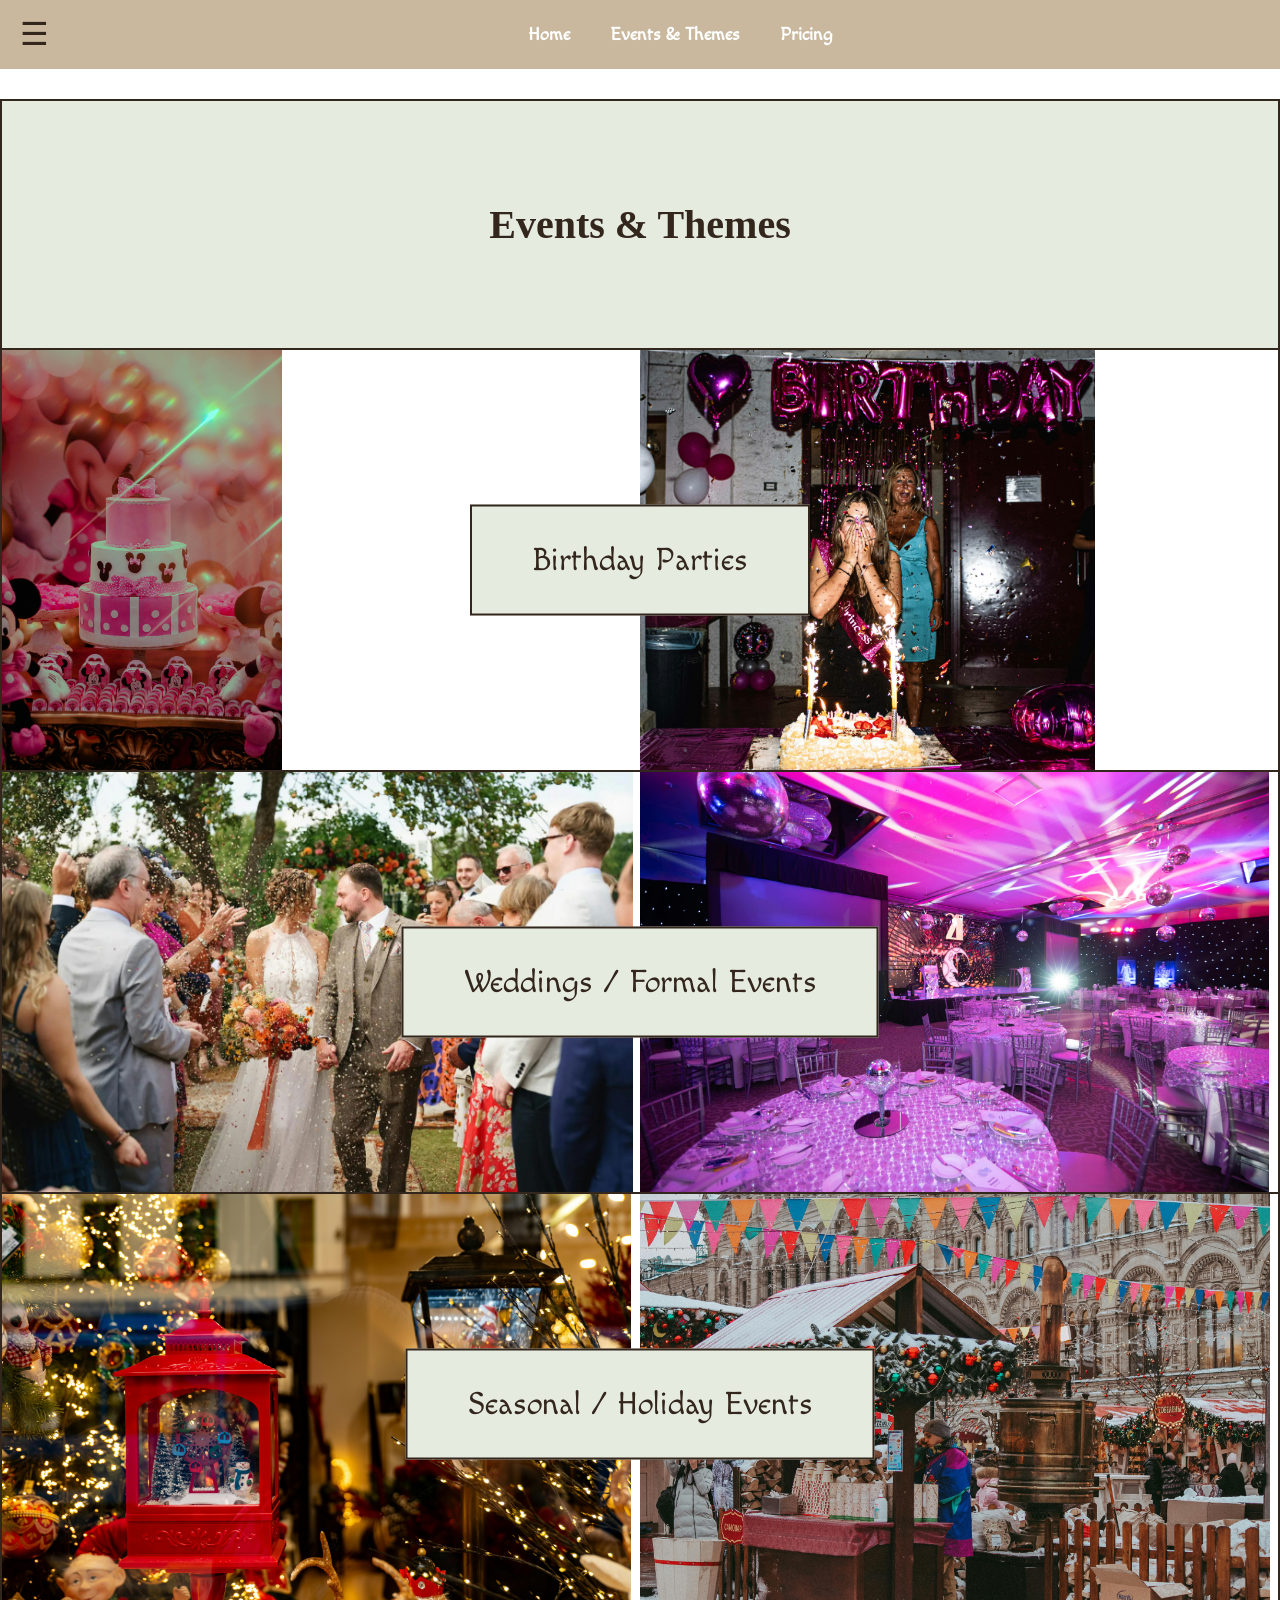
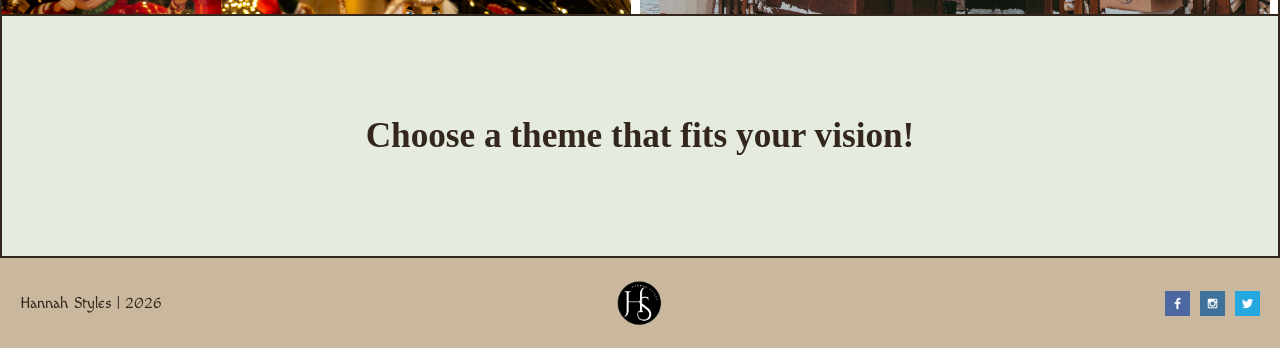
==== commit e0ab2c19: "Update footer logo and social icons" ====
--- a/events-themes.html
+++ b/events-themes.html
@@ -58,13 +58,12 @@
     </main>
 
     <footer>
-        <div class="footer-content">
-            <p>Hannah Styles | 2026</p>
-            <div class="socials">
-                <a href="#"><img src="images/facebook.png" alt="Facebook"></a>
-                <a href="#"><img src="images/instagram.png" alt="Instagram"></a>
-                <a href="#"><img src="images/twitter.png" alt="Twitter"></a>
-            </div>
+        <p>Hannah Styles | 2026</p>
+        <img src="images/H.png" alt="Hannah Styles Logo" class="footer-logo">
+        <div class="social">
+            <a href="#"><img src="images/facebook.png" alt="Facebook"></a>
+            <a href="#"><img src="images/instagram.png" alt="Instagram"></a>
+            <a href="#"><img src="images/twitter.png" alt="Twitter"></a>
         </div>
     </footer>
 
--- a/styles/style.css
+++ b/styles/style.css
@@ -33,7 +33,8 @@
 
 img {
     display: block;
-    width: 100%;
+    max-width: 100%;
+    height: auto;
 }
 
 a {
@@ -289,32 +290,159 @@
     font-size: 2.2rem;
 }
 
+/* ---------- PRICING PAGE ---------- */
+.pricing-page {
+    display: grid;
+    grid-template-columns: 1fr;
+}
+
+.pricing-banner {
+    position: relative;
+    width: 100%;
+    height: 320px;
+    overflow: hidden;
+    border: 2px solid #33261d;
+}
+
+.pricing-banner img {
+    width: 100%;
+    height: 100%;
+    object-fit: cover;
+    display: block;
+}
+
+.pricing-page {
+    display: grid;
+    grid-template-columns: 1fr;
+}
+
+.pricing-banner {
+    position: relative;
+    width: 100%;
+    height: 420px;
+    overflow: hidden;
+}
+
+.pricing-banner img {
+    width: 100%;
+    height: 100%;
+    object-fit: cover;
+    display: block;
+}
+
+.pricing-title-box {
+    position: absolute;
+    top: 50%;
+    left: 50%;
+    transform: translate(-50%, -50%);
+    background-color: var(--floral);
+    border: 4px solid var(--yellow);
+    padding: 25px 80px;
+    text-align: center;
+    min-width: 300px;
+}
+
+.pricing-title-box h1 {
+    margin: 0;
+    font-size: 2.8rem;
+    color: var(--brown);
+}
+
+.package-section {
+    border: 2px solid #33261d;
+    padding: 35px;
+    min-height: 200px;
+    background-color: #fff9ec;
+}
+
+.package-section h2 {
+    font-family: "IM Fell French Canon SC", serif;
+    font-size: 2em;
+    margin-top: 0;
+    margin-bottom: 20px;
+    color: #33261d;
+}
+
+.package-section ul {
+    margin-left: 30px;
+    font-size: 1.2em;
+    line-height: 1.8;
+}
+
+.package-section p {
+    font-size: 1.4em;
+    margin-top: 25px;
+    color: #33261d;
+}
+
+.contact-pricing {
+    text-align: center;
+    padding: 60px 20px;
+    border: 2px solid #33261d;
+    background-color: #fff9ec;
+}
+
+.contact-pricing h2 {
+    font-family: "IM Fell French Canon SC", serif;
+    font-size: 2em;
+    margin-bottom: 40px;
+    color: #33261d;
+}
+
+.contact-button {
+    display: inline-block;
+    padding: 25px 80px;
+    border: 2px solid #33261d;
+    background-color: #eacbd2;
+    color: #33261d;
+    text-decoration: none;
+    font-size: 1.6em;
+    font-family: "Macondo", Arial, sans-serif;
+}
+
+.contact-button:hover {
+    background-color: #c9b89e;
+}
+
 /* ---------- FOOTER ---------- */
 
 footer {
-    background-color: var(--tan);
-    padding: 20px 24px;
-    margin-top: 30px;
-}
-
-.footer-content {
+    display: grid;
+    grid-template-columns: 1fr auto 1fr;
+    align-items: center;
+    padding: 10px 20px;
+    background-color: #c9b89e;
+}
+
+footer p {
+    margin: 0;
+    justify-self: start;
+}
+
+.footer-logo {
+    width: 70px;
+    height: 70px;
+    object-fit: contain;
+    justify-self: center;
+}
+
+.social {
+    justify-self: end;
     display: flex;
-    justify-content: space-between;
+    flex-direction: row;
     align-items: center;
-}
-
-.footer-content p {
-    margin: 0;
-    color: var(--white);
-}
-
-.socials {
-    display: flex;
-    gap: 15px;
-}
-
-.socials img {
-    width: 24px;
+    gap: 10px;
+}
+
+.social a {
+    display: inline-block;
+}
+
+.social img {
+    width: 25px;
+    height: 25px;
+    object-fit: contain;
+    display: block;
 }
 
 /* ---------- MOBILE ---------- */
@@ -409,10 +537,4 @@
         flex-direction: column;
         align-items: center;
     }
-
-    .footer-content {
-        flex-direction: column;
-        gap: 15px;
-        text-align: center;
-    }
 }
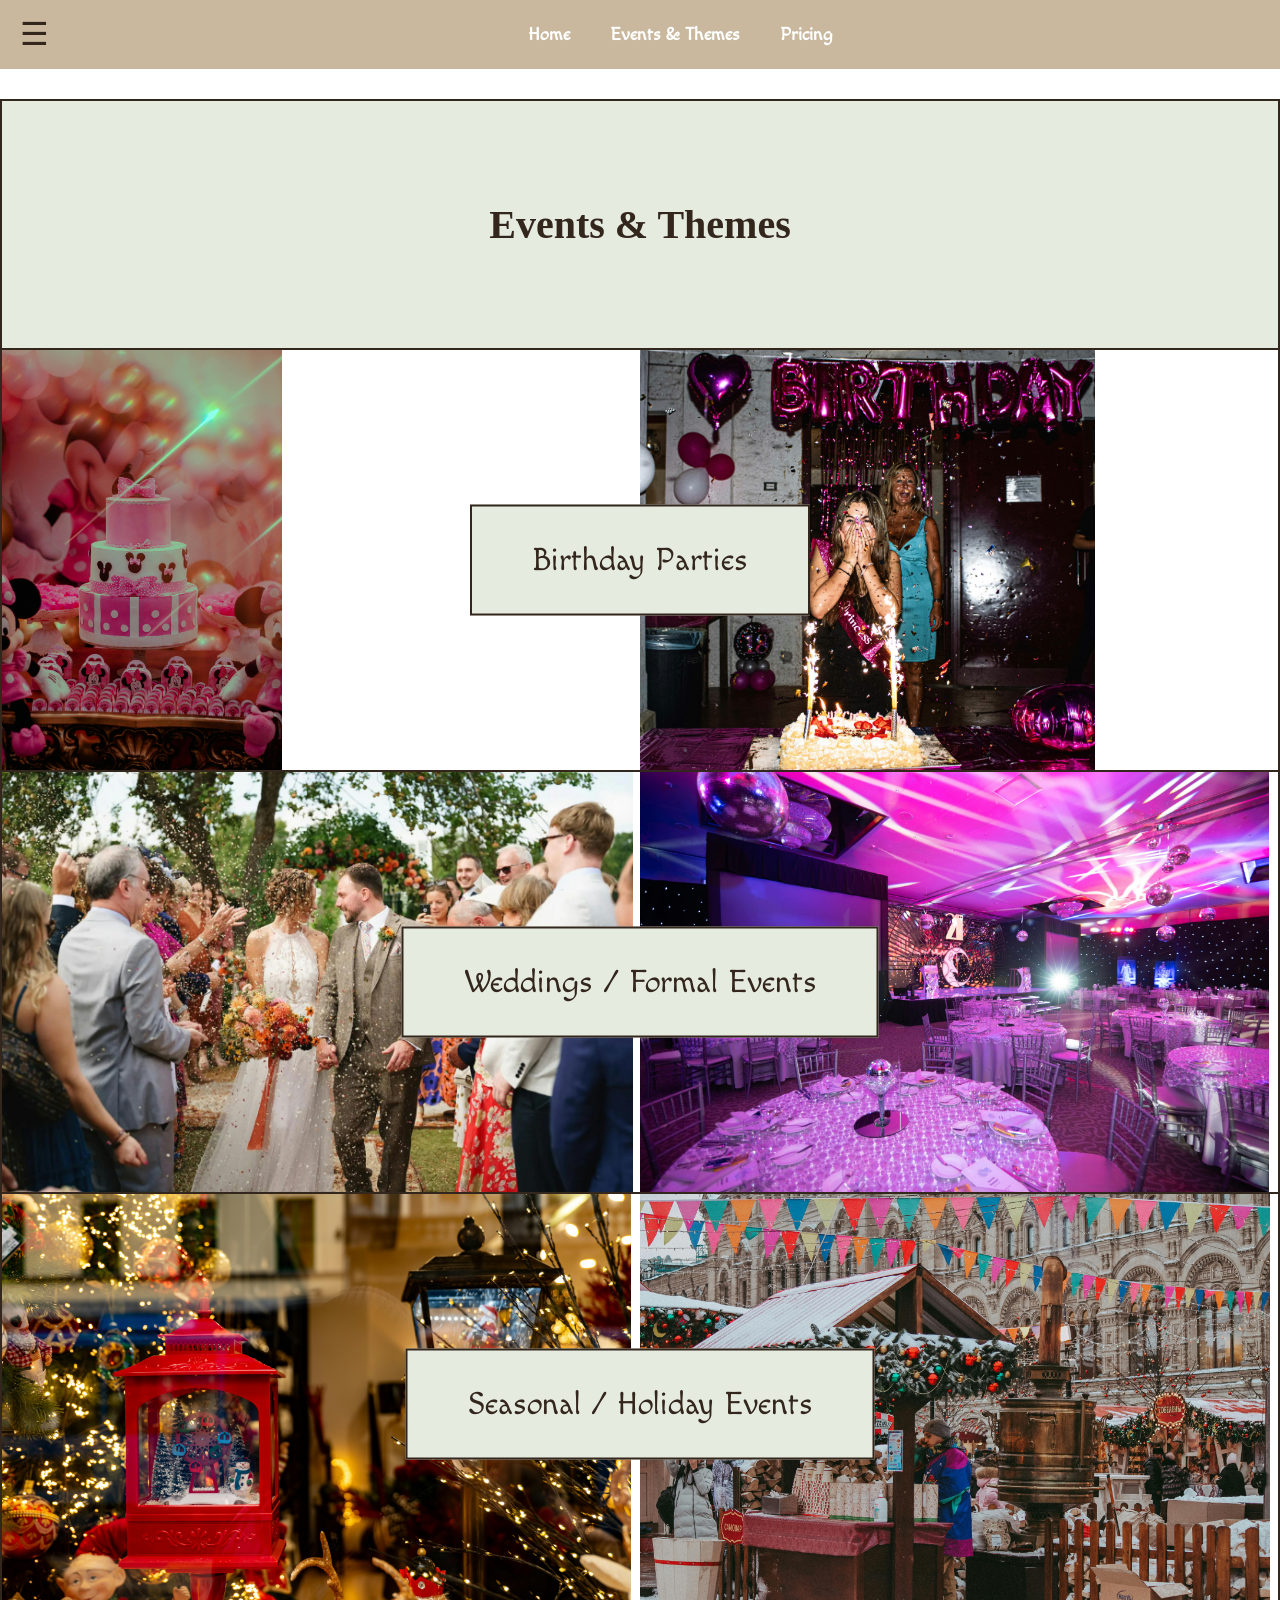
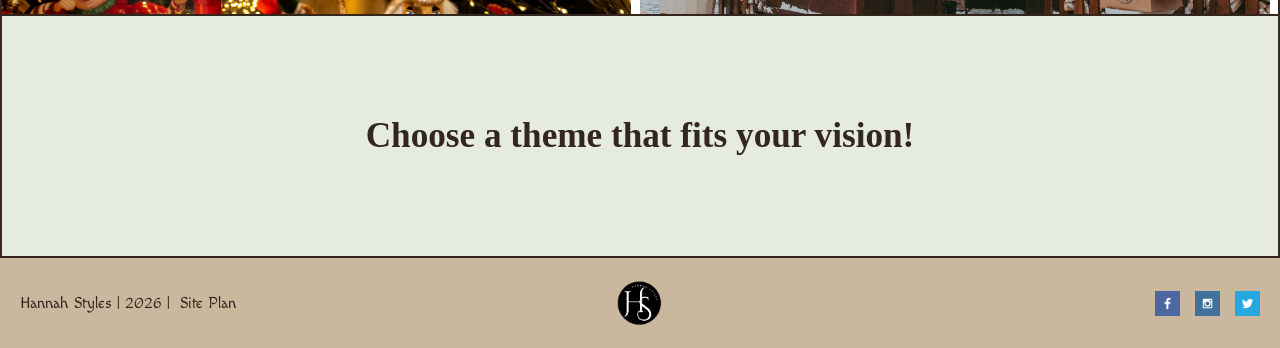
==== commit 401a4df6: "Add site plan link to footer" ====
--- a/events-themes.html
+++ b/events-themes.html
@@ -58,7 +58,9 @@
     </main>
 
     <footer>
-        <p>Hannah Styles | 2026</p>
+        <p>Hannah Styles | 2026 |
+            <a href="site-plan.html">Site Plan</a>
+        </p>
         <img src="images/H.png" alt="Hannah Styles Logo" class="footer-logo">
         <div class="social">
             <a href="#"><img src="images/facebook.png" alt="Facebook"></a>
--- a/styles/style.css
+++ b/styles/style.css
@@ -426,6 +426,16 @@
     justify-self: center;
 }
 
+footer a {
+    color: #33261d; 
+    text-decoration: none;
+    margin-left: 5px;
+}
+
+footer a:hover {
+    text-decoration: underline;
+}
+
 .social {
     justify-self: end;
     display: flex;
